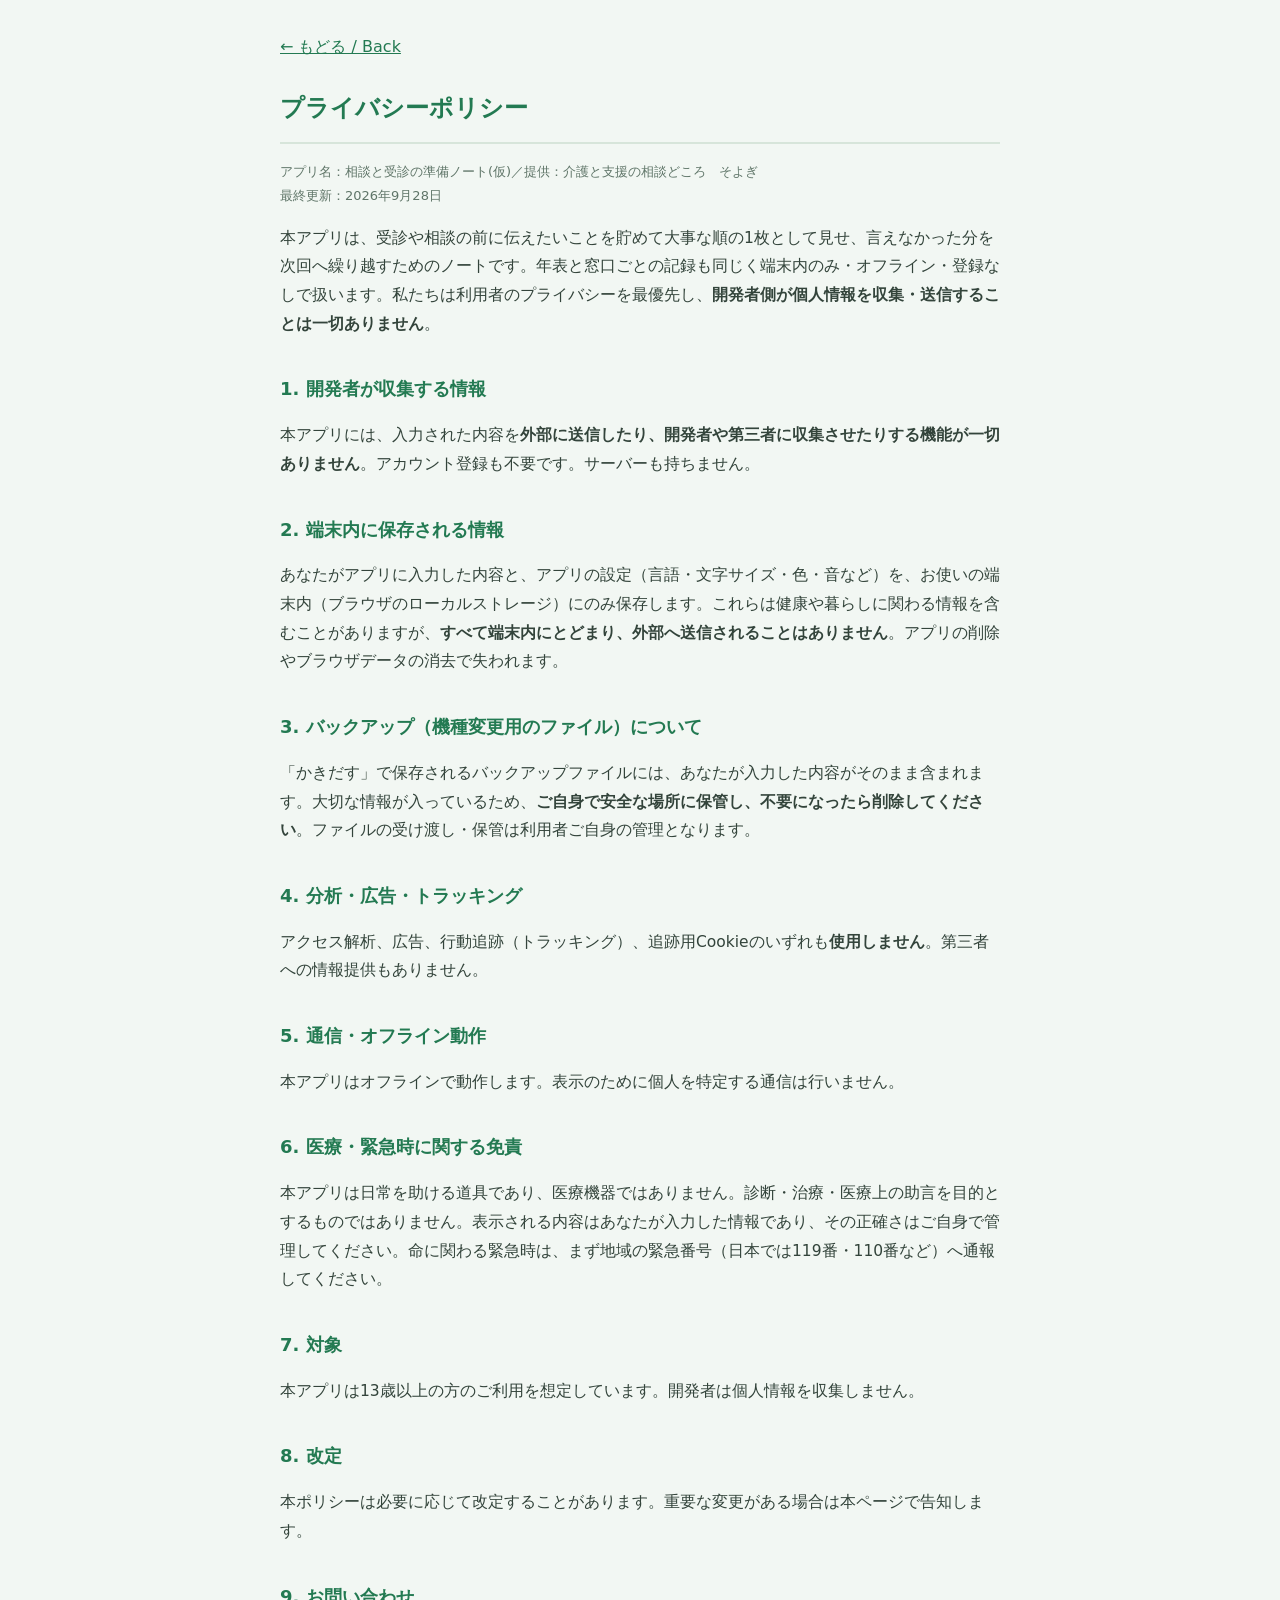
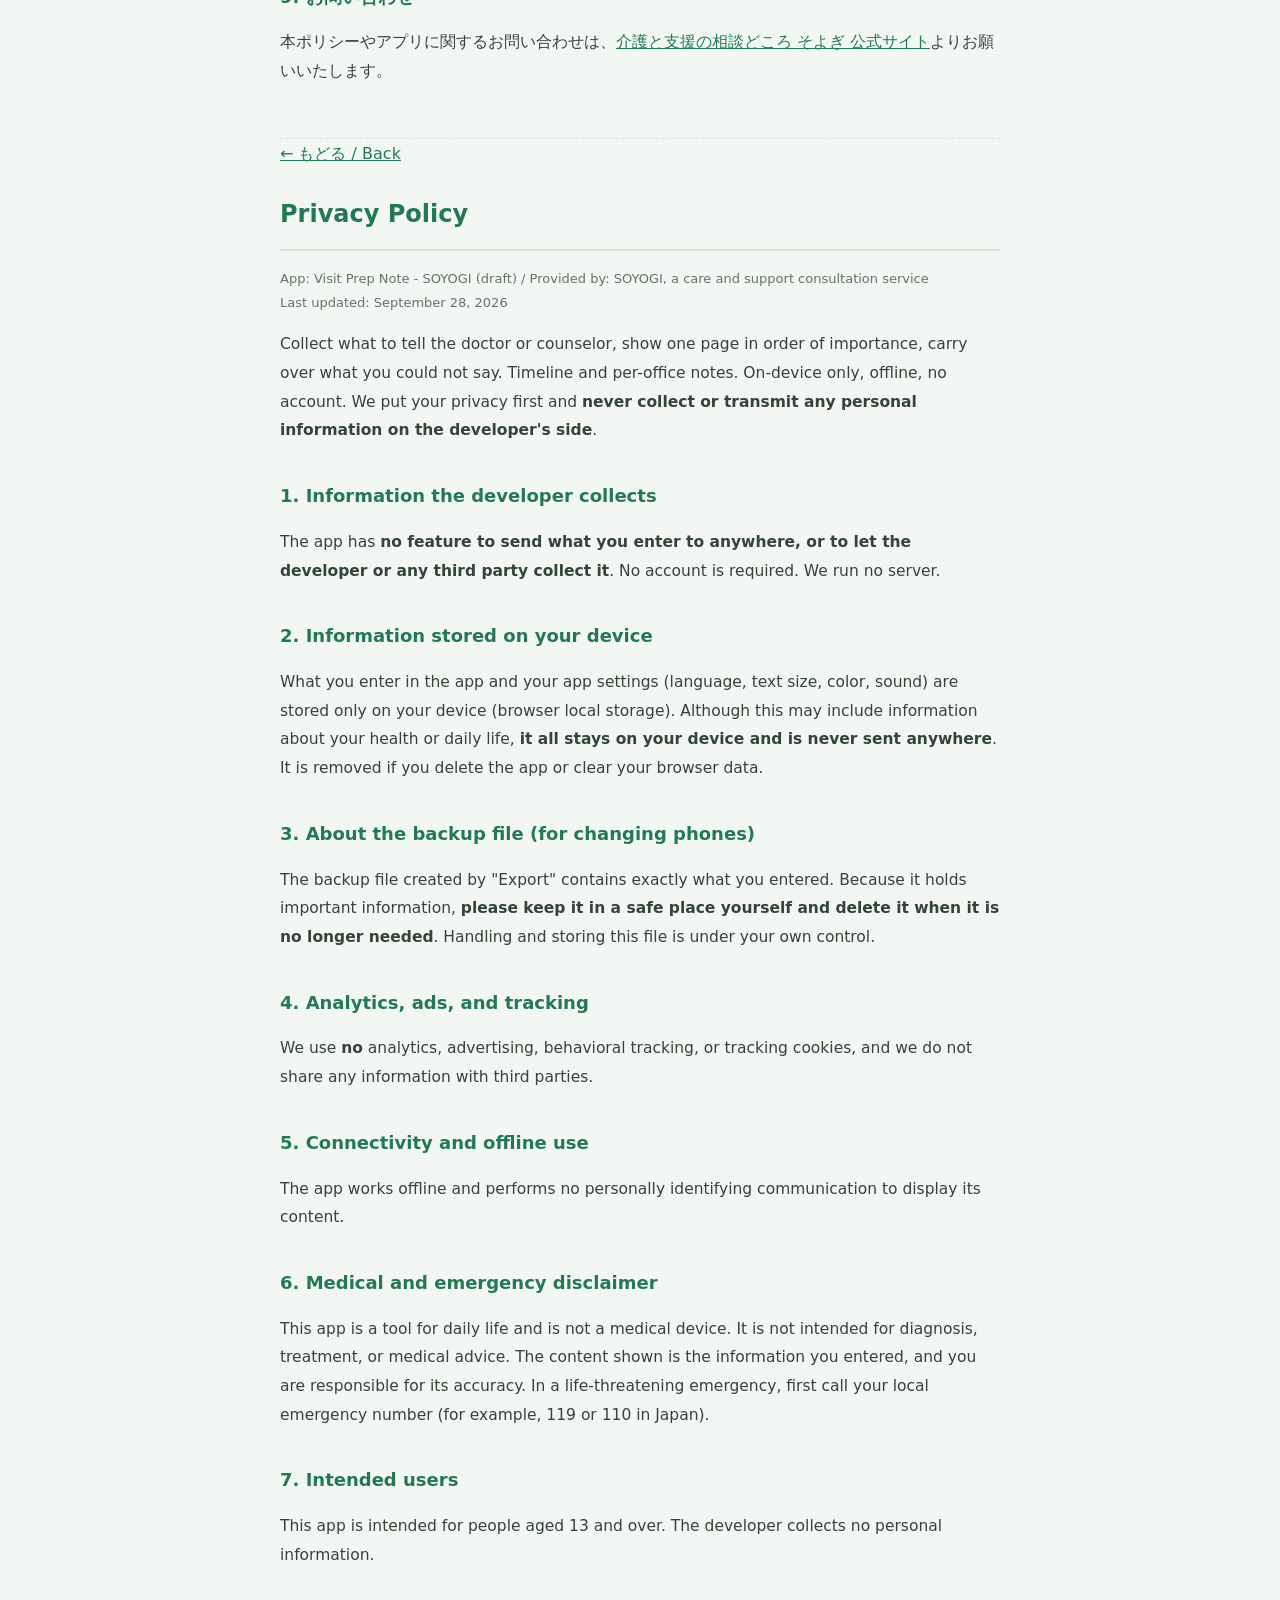
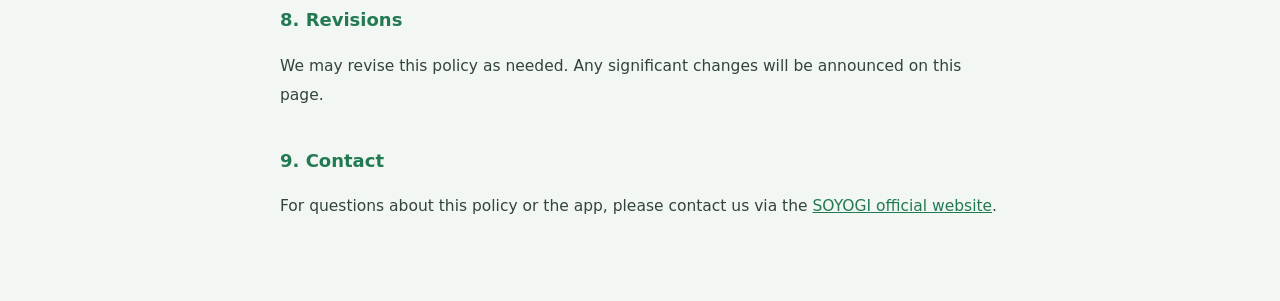
==== privacy.html @ c071b029 "web v0.3.1: 本体から同期 Co-Authored-By: Claude Opus 5.5 <noreply@anthropic.com>" ====
<!DOCTYPE html>
<html lang="ja">
<head>
<meta charset="UTF-8">
<meta name="viewport" content="width=device-width, initial-scale=1.0">
<meta name="theme-color" content="#2e9e6b">
<title>プライバシーポリシー｜相談と受診の準備ノート(仮)</title>
<style>
  :root{ --brand:#237a52; --ink:#33443b; --soft:#5f7568; --line:#d7e5da; --bg:#f2f7f3; }
  *{box-sizing:border-box;}
  body{ margin:0; background:var(--bg); color:var(--ink); font-family:"Hiragino Kaku Gothic ProN","Yu Gothic UI","Noto Sans JP","Segoe UI",system-ui,sans-serif; line-height:1.85; }
  main{ max-width:760px; margin:0 auto; padding:32px 20px 64px; }
  h1{ font-size:24px; color:var(--brand); border-bottom:2px solid var(--line); padding-bottom:12px; }
  h2{ font-size:18px; color:var(--brand); margin-top:34px; }
  p,li{ font-size:15.5px; }
  ul{ padding-left:22px; }
  .meta{ color:var(--soft); font-size:13px; }
  .back{ display:inline-block; margin-bottom:8px; color:var(--brand); }
  .lang-sep{ margin:52px 0 0; border:0; border-top:1px dashed var(--line); }
  a{ color:var(--brand); }
</style>
</head>
<body>
<main>
  <a class="back" href="./">← もどる / Back</a>
  <h1>プライバシーポリシー</h1>
  <p class="meta">アプリ名：相談と受診の準備ノート(仮)／提供：介護と支援の相談どころ　そよぎ<br>最終更新：2026年9月28日</p>

  <p>本アプリは、受診や相談の前に伝えたいことを貯めて大事な順の1枚として見せ、言えなかった分を次回へ繰り越すためのノートです。年表と窓口ごとの記録も同じく端末内のみ・オフライン・登録なしで扱います。私たちは利用者のプライバシーを最優先し、<strong>開発者側が個人情報を収集・送信することは一切ありません</strong>。</p>

  <h2>1. 開発者が収集する情報</h2>
  <p>本アプリには、入力された内容を<strong>外部に送信したり、開発者や第三者に収集させたりする機能が一切ありません</strong>。アカウント登録も不要です。サーバーも持ちません。</p>

  <h2>2. 端末内に保存される情報</h2>
  <!-- BUILDER: このアプリが端末内に保存する情報を具体的に書く(例: 登録した手順・写真・記録・設定) -->
  <p>あなたがアプリに入力した内容と、アプリの設定（言語・文字サイズ・色・音など）を、お使いの端末内（ブラウザのローカルストレージ）にのみ保存します。これらは健康や暮らしに関わる情報を含むことがありますが、<strong>すべて端末内にとどまり、外部へ送信されることはありません</strong>。アプリの削除やブラウザデータの消去で失われます。</p>

  <h2>3. バックアップ（機種変更用のファイル）について</h2>
  <p>「かきだす」で保存されるバックアップファイルには、あなたが入力した内容がそのまま含まれます。大切な情報が入っているため、<strong>ご自身で安全な場所に保管し、不要になったら削除してください</strong>。ファイルの受け渡し・保管は利用者ご自身の管理となります。</p>

  <h2>4. 分析・広告・トラッキング</h2>
  <p>アクセス解析、広告、行動追跡（トラッキング）、追跡用Cookieのいずれも<strong>使用しません</strong>。第三者への情報提供もありません。</p>

  <h2>5. 通信・オフライン動作</h2>
  <p>本アプリはオフラインで動作します。表示のために個人を特定する通信は行いません。</p>

  <h2>6. 医療・緊急時に関する免責</h2>
  <p>本アプリは日常を助ける道具であり、医療機器ではありません。診断・治療・医療上の助言を目的とするものではありません。表示される内容はあなたが入力した情報であり、その正確さはご自身で管理してください。命に関わる緊急時は、まず地域の緊急番号（日本では119番・110番など）へ通報してください。</p>

  <h2>7. 対象</h2>
  <p>本アプリは13歳以上の方のご利用を想定しています。開発者は個人情報を収集しません。</p>

  <h2>8. 改定</h2>
  <p>本ポリシーは必要に応じて改定することがあります。重要な変更がある場合は本ページで告知します。</p>

  <h2>9. お問い合わせ</h2>
  <p>本ポリシーやアプリに関するお問い合わせは、<a href="https://soudansoyogi.com/" target="_blank" rel="noopener noreferrer">介護と支援の相談どころ そよぎ 公式サイト</a>よりお願いいたします。</p>

  <hr class="lang-sep">

  <a class="back" href="./">← もどる / Back</a>
  <h1>Privacy Policy</h1>
  <p class="meta">App: Visit Prep Note - SOYOGI (draft) / Provided by: SOYOGI, a care and support consultation service<br>Last updated: September 28, 2026</p>

  <p>Collect what to tell the doctor or counselor, show one page in order of importance, carry over what you could not say. Timeline and per-office notes. On-device only, offline, no account. We put your privacy first and <strong>never collect or transmit any personal information on the developer's side</strong>.</p>

  <h2>1. Information the developer collects</h2>
  <p>The app has <strong>no feature to send what you enter to anywhere, or to let the developer or any third party collect it</strong>. No account is required. We run no server.</p>

  <h2>2. Information stored on your device</h2>
  <!-- BUILDER: list concretely what this app stores on the device -->
  <p>What you enter in the app and your app settings (language, text size, color, sound) are stored only on your device (browser local storage). Although this may include information about your health or daily life, <strong>it all stays on your device and is never sent anywhere</strong>. It is removed if you delete the app or clear your browser data.</p>

  <h2>3. About the backup file (for changing phones)</h2>
  <p>The backup file created by "Export" contains exactly what you entered. Because it holds important information, <strong>please keep it in a safe place yourself and delete it when it is no longer needed</strong>. Handling and storing this file is under your own control.</p>

  <h2>4. Analytics, ads, and tracking</h2>
  <p>We use <strong>no</strong> analytics, advertising, behavioral tracking, or tracking cookies, and we do not share any information with third parties.</p>

  <h2>5. Connectivity and offline use</h2>
  <p>The app works offline and performs no personally identifying communication to display its content.</p>

  <h2>6. Medical and emergency disclaimer</h2>
  <p>This app is a tool for daily life and is not a medical device. It is not intended for diagnosis, treatment, or medical advice. The content shown is the information you entered, and you are responsible for its accuracy. In a life-threatening emergency, first call your local emergency number (for example, 119 or 110 in Japan).</p>

  <h2>7. Intended users</h2>
  <p>This app is intended for people aged 13 and over. The developer collects no personal information.</p>

  <h2>8. Revisions</h2>
  <p>We may revise this policy as needed. Any significant changes will be announced on this page.</p>

  <h2>9. Contact</h2>
  <p>For questions about this policy or the app, please contact us via the <a href="https://soudansoyogi.com/" target="_blank" rel="noopener noreferrer">SOYOGI official website</a>.</p>
</main>
</body>
</html>
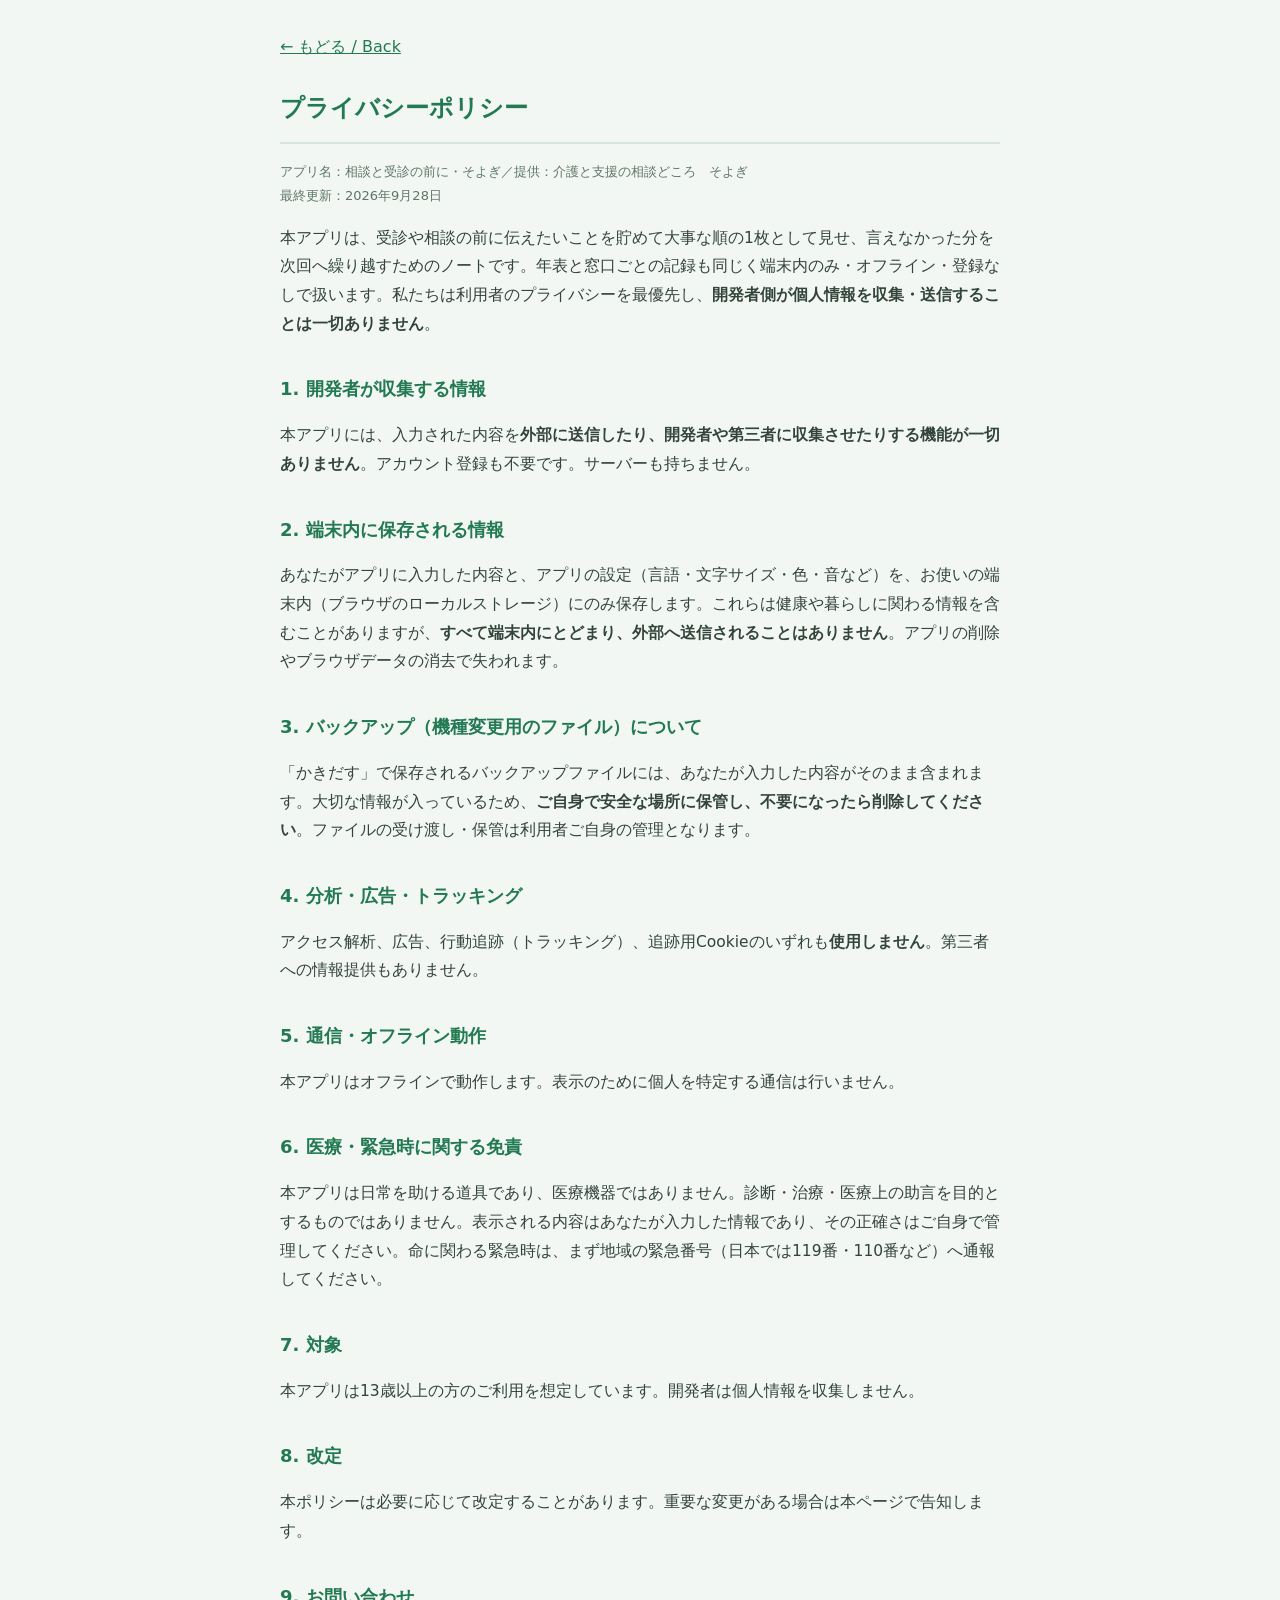
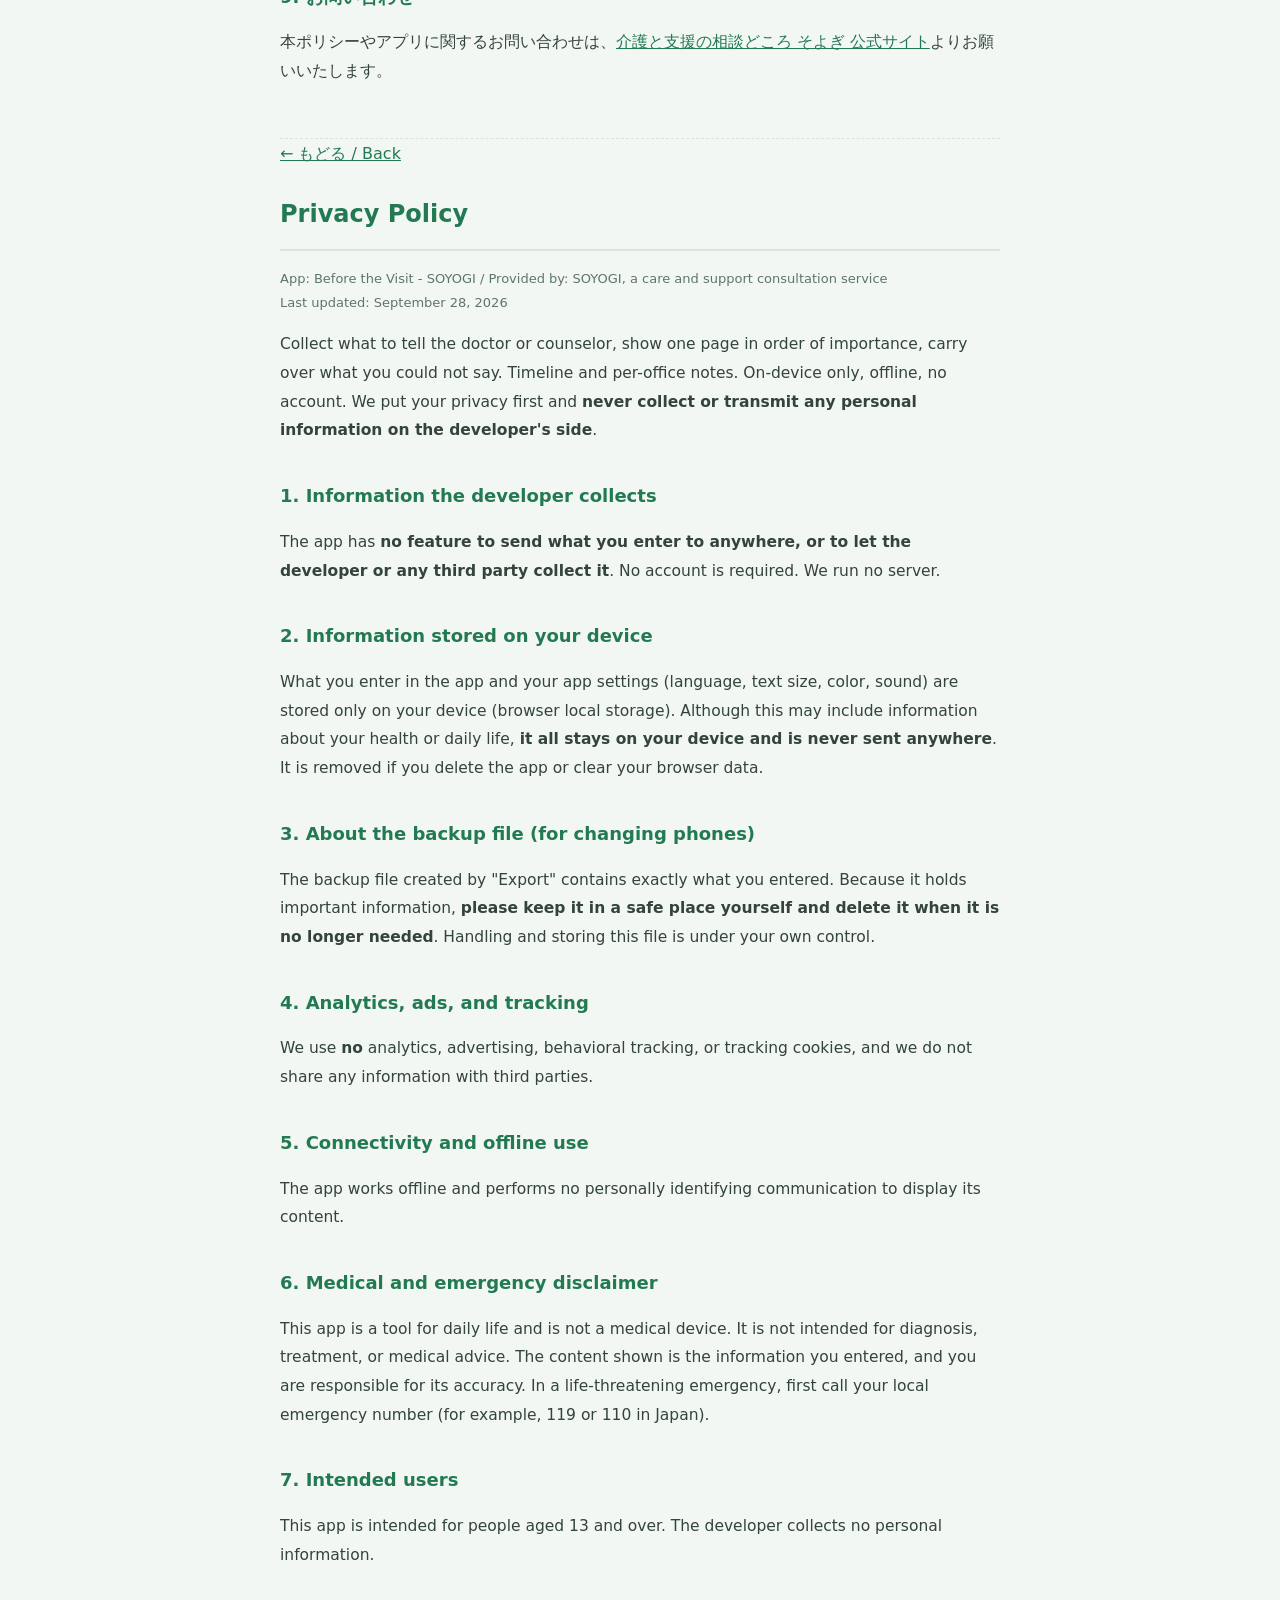
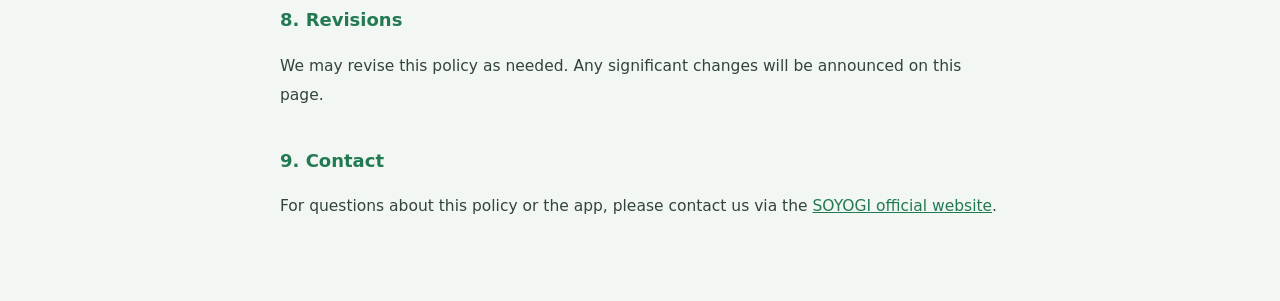
==== commit 3d0968ae: "web v0.4.0: 本体から同期 Co-Authored-By: Claude Opus 5.5 <noreply@anthropic.com>" ====
--- a/privacy.html
+++ b/privacy.html
@@ -4,7 +4,7 @@
 <meta charset="UTF-8">
 <meta name="viewport" content="width=device-width, initial-scale=1.0">
 <meta name="theme-color" content="#2e9e6b">
-<title>プライバシーポリシー｜相談と受診の準備ノート(仮)</title>
+<title>プライバシーポリシー｜相談と受診の前に・そよぎ</title>
 <style>
   :root{ --brand:#237a52; --ink:#33443b; --soft:#5f7568; --line:#d7e5da; --bg:#f2f7f3; }
   *{box-sizing:border-box;}
@@ -24,7 +24,7 @@
 <main>
   <a class="back" href="./">← もどる / Back</a>
   <h1>プライバシーポリシー</h1>
-  <p class="meta">アプリ名：相談と受診の準備ノート(仮)／提供：介護と支援の相談どころ　そよぎ<br>最終更新：2026年9月28日</p>
+  <p class="meta">アプリ名：相談と受診の前に・そよぎ／提供：介護と支援の相談どころ　そよぎ<br>最終更新：2026年9月28日</p>
 
   <p>本アプリは、受診や相談の前に伝えたいことを貯めて大事な順の1枚として見せ、言えなかった分を次回へ繰り越すためのノートです。年表と窓口ごとの記録も同じく端末内のみ・オフライン・登録なしで扱います。私たちは利用者のプライバシーを最優先し、<strong>開発者側が個人情報を収集・送信することは一切ありません</strong>。</p>
 
@@ -60,7 +60,7 @@
 
   <a class="back" href="./">← もどる / Back</a>
   <h1>Privacy Policy</h1>
-  <p class="meta">App: Visit Prep Note - SOYOGI (draft) / Provided by: SOYOGI, a care and support consultation service<br>Last updated: September 28, 2026</p>
+  <p class="meta">App: Before the Visit - SOYOGI / Provided by: SOYOGI, a care and support consultation service<br>Last updated: September 28, 2026</p>
 
   <p>Collect what to tell the doctor or counselor, show one page in order of importance, carry over what you could not say. Timeline and per-office notes. On-device only, offline, no account. We put your privacy first and <strong>never collect or transmit any personal information on the developer's side</strong>.</p>
 
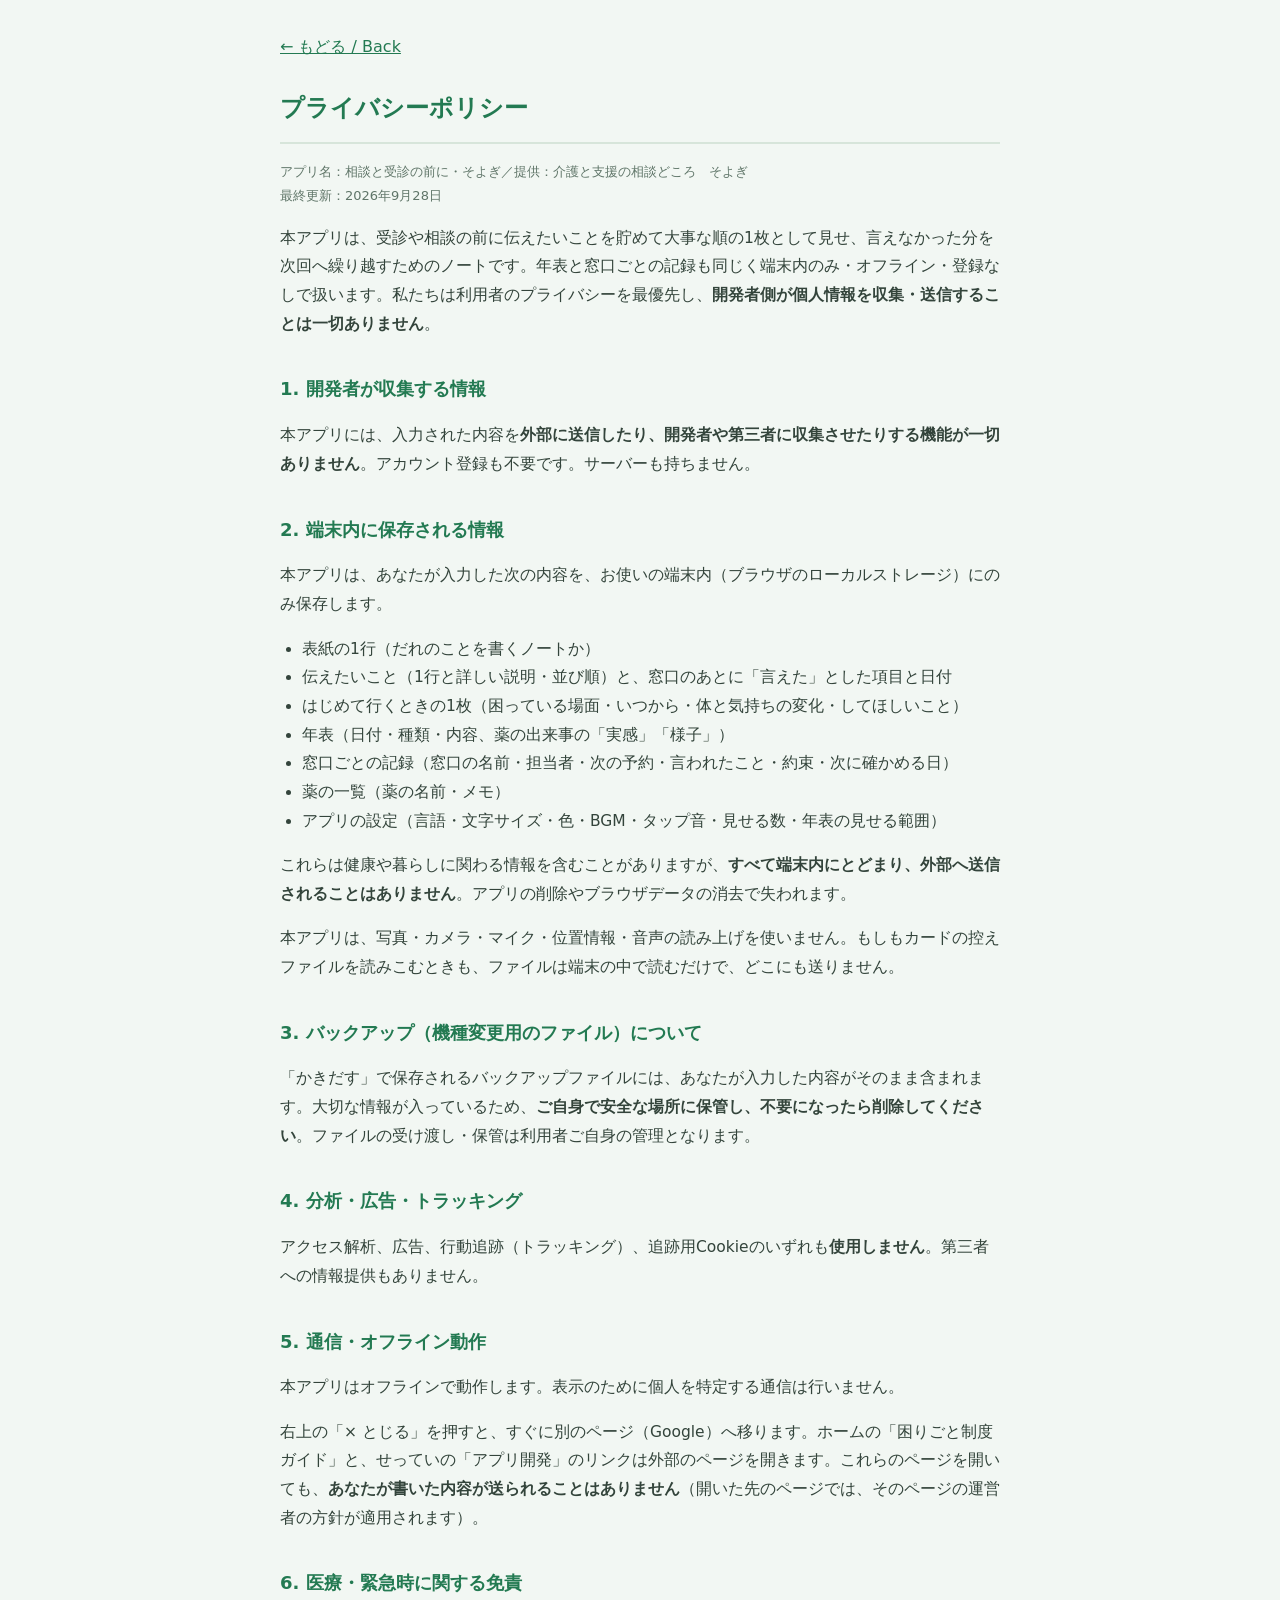
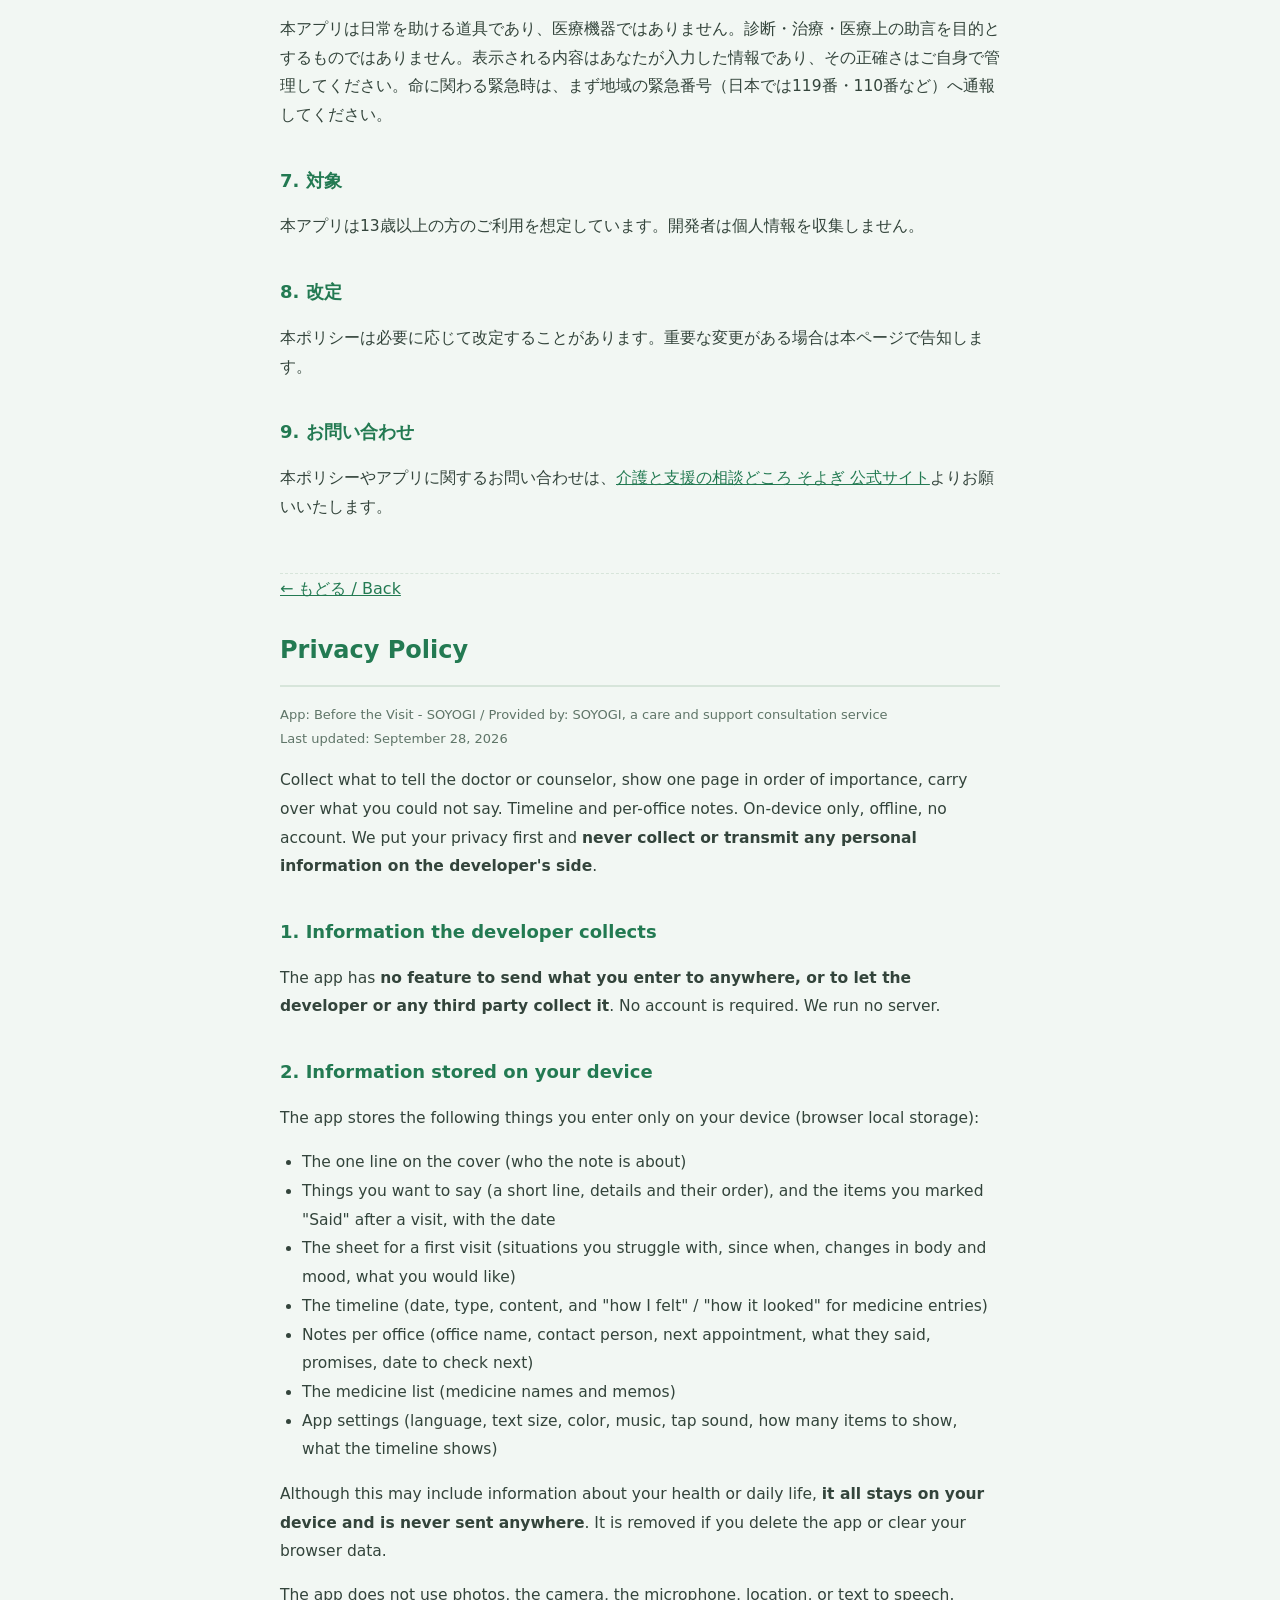
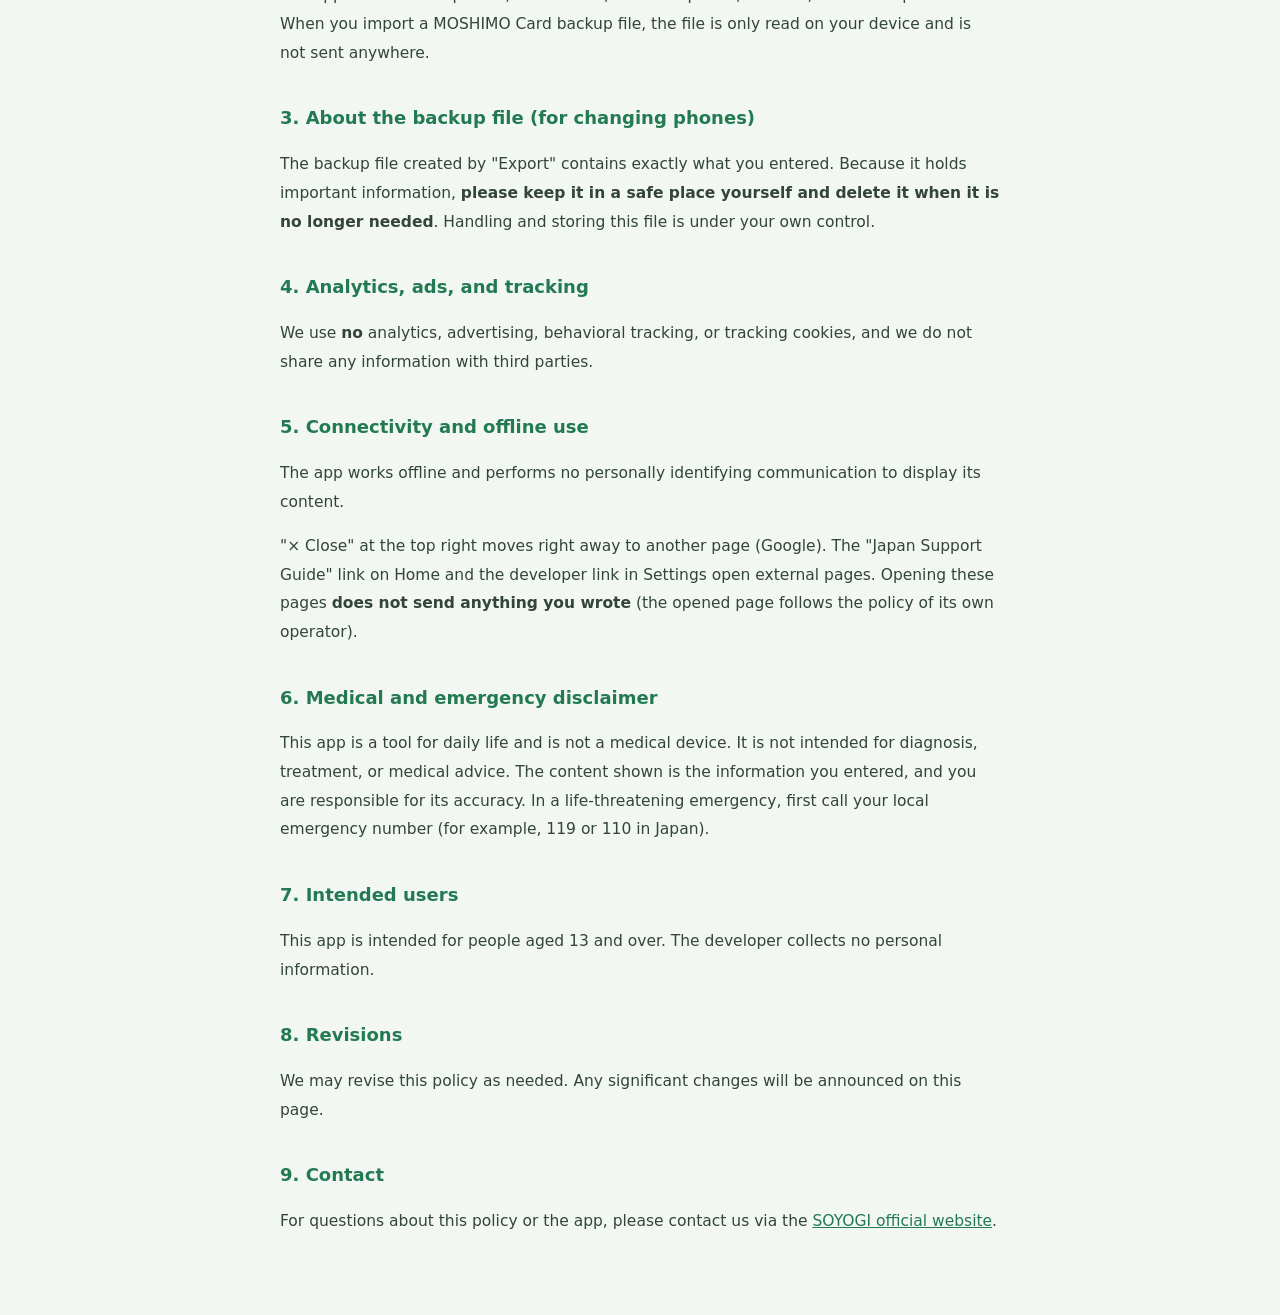
==== commit bd23de8d: "web v0.4.1: 本体から同期 Co-Authored-By: Claude Opus 5.5 <noreply@anthropic.com>" ====
--- a/privacy.html
+++ b/privacy.html
@@ -32,8 +32,18 @@
   <p>本アプリには、入力された内容を<strong>外部に送信したり、開発者や第三者に収集させたりする機能が一切ありません</strong>。アカウント登録も不要です。サーバーも持ちません。</p>
 
   <h2>2. 端末内に保存される情報</h2>
-  <!-- BUILDER: このアプリが端末内に保存する情報を具体的に書く(例: 登録した手順・写真・記録・設定) -->
-  <p>あなたがアプリに入力した内容と、アプリの設定（言語・文字サイズ・色・音など）を、お使いの端末内（ブラウザのローカルストレージ）にのみ保存します。これらは健康や暮らしに関わる情報を含むことがありますが、<strong>すべて端末内にとどまり、外部へ送信されることはありません</strong>。アプリの削除やブラウザデータの消去で失われます。</p>
+  <p>本アプリは、あなたが入力した次の内容を、お使いの端末内（ブラウザのローカルストレージ）にのみ保存します。</p>
+  <ul>
+    <li>表紙の1行（だれのことを書くノートか）</li>
+    <li>伝えたいこと（1行と詳しい説明・並び順）と、窓口のあとに「言えた」とした項目と日付</li>
+    <li>はじめて行くときの1枚（困っている場面・いつから・体と気持ちの変化・してほしいこと）</li>
+    <li>年表（日付・種類・内容、薬の出来事の「実感」「様子」）</li>
+    <li>窓口ごとの記録（窓口の名前・担当者・次の予約・言われたこと・約束・次に確かめる日）</li>
+    <li>薬の一覧（薬の名前・メモ）</li>
+    <li>アプリの設定（言語・文字サイズ・色・BGM・タップ音・見せる数・年表の見せる範囲）</li>
+  </ul>
+  <p>これらは健康や暮らしに関わる情報を含むことがありますが、<strong>すべて端末内にとどまり、外部へ送信されることはありません</strong>。アプリの削除やブラウザデータの消去で失われます。</p>
+  <p>本アプリは、写真・カメラ・マイク・位置情報・音声の読み上げを使いません。もしもカードの控えファイルを読みこむときも、ファイルは端末の中で読むだけで、どこにも送りません。</p>
 
   <h2>3. バックアップ（機種変更用のファイル）について</h2>
   <p>「かきだす」で保存されるバックアップファイルには、あなたが入力した内容がそのまま含まれます。大切な情報が入っているため、<strong>ご自身で安全な場所に保管し、不要になったら削除してください</strong>。ファイルの受け渡し・保管は利用者ご自身の管理となります。</p>
@@ -43,6 +53,7 @@
 
   <h2>5. 通信・オフライン動作</h2>
   <p>本アプリはオフラインで動作します。表示のために個人を特定する通信は行いません。</p>
+  <p>右上の「× とじる」を押すと、すぐに別のページ（Google）へ移ります。ホームの「困りごと制度ガイド」と、せっていの「アプリ開発」のリンクは外部のページを開きます。これらのページを開いても、<strong>あなたが書いた内容が送られることはありません</strong>（開いた先のページでは、そのページの運営者の方針が適用されます）。</p>
 
   <h2>6. 医療・緊急時に関する免責</h2>
   <p>本アプリは日常を助ける道具であり、医療機器ではありません。診断・治療・医療上の助言を目的とするものではありません。表示される内容はあなたが入力した情報であり、その正確さはご自身で管理してください。命に関わる緊急時は、まず地域の緊急番号（日本では119番・110番など）へ通報してください。</p>
@@ -68,8 +79,18 @@
   <p>The app has <strong>no feature to send what you enter to anywhere, or to let the developer or any third party collect it</strong>. No account is required. We run no server.</p>
 
   <h2>2. Information stored on your device</h2>
-  <!-- BUILDER: list concretely what this app stores on the device -->
-  <p>What you enter in the app and your app settings (language, text size, color, sound) are stored only on your device (browser local storage). Although this may include information about your health or daily life, <strong>it all stays on your device and is never sent anywhere</strong>. It is removed if you delete the app or clear your browser data.</p>
+  <p>The app stores the following things you enter only on your device (browser local storage):</p>
+  <ul>
+    <li>The one line on the cover (who the note is about)</li>
+    <li>Things you want to say (a short line, details and their order), and the items you marked "Said" after a visit, with the date</li>
+    <li>The sheet for a first visit (situations you struggle with, since when, changes in body and mood, what you would like)</li>
+    <li>The timeline (date, type, content, and "how I felt" / "how it looked" for medicine entries)</li>
+    <li>Notes per office (office name, contact person, next appointment, what they said, promises, date to check next)</li>
+    <li>The medicine list (medicine names and memos)</li>
+    <li>App settings (language, text size, color, music, tap sound, how many items to show, what the timeline shows)</li>
+  </ul>
+  <p>Although this may include information about your health or daily life, <strong>it all stays on your device and is never sent anywhere</strong>. It is removed if you delete the app or clear your browser data.</p>
+  <p>The app does not use photos, the camera, the microphone, location, or text to speech. When you import a MOSHIMO Card backup file, the file is only read on your device and is not sent anywhere.</p>
 
   <h2>3. About the backup file (for changing phones)</h2>
   <p>The backup file created by "Export" contains exactly what you entered. Because it holds important information, <strong>please keep it in a safe place yourself and delete it when it is no longer needed</strong>. Handling and storing this file is under your own control.</p>
@@ -79,6 +100,7 @@
 
   <h2>5. Connectivity and offline use</h2>
   <p>The app works offline and performs no personally identifying communication to display its content.</p>
+  <p>"× Close" at the top right moves right away to another page (Google). The "Japan Support Guide" link on Home and the developer link in Settings open external pages. Opening these pages <strong>does not send anything you wrote</strong> (the opened page follows the policy of its own operator).</p>
 
   <h2>6. Medical and emergency disclaimer</h2>
   <p>This app is a tool for daily life and is not a medical device. It is not intended for diagnosis, treatment, or medical advice. The content shown is the information you entered, and you are responsible for its accuracy. In a life-threatening emergency, first call your local emergency number (for example, 119 or 110 in Japan).</p>
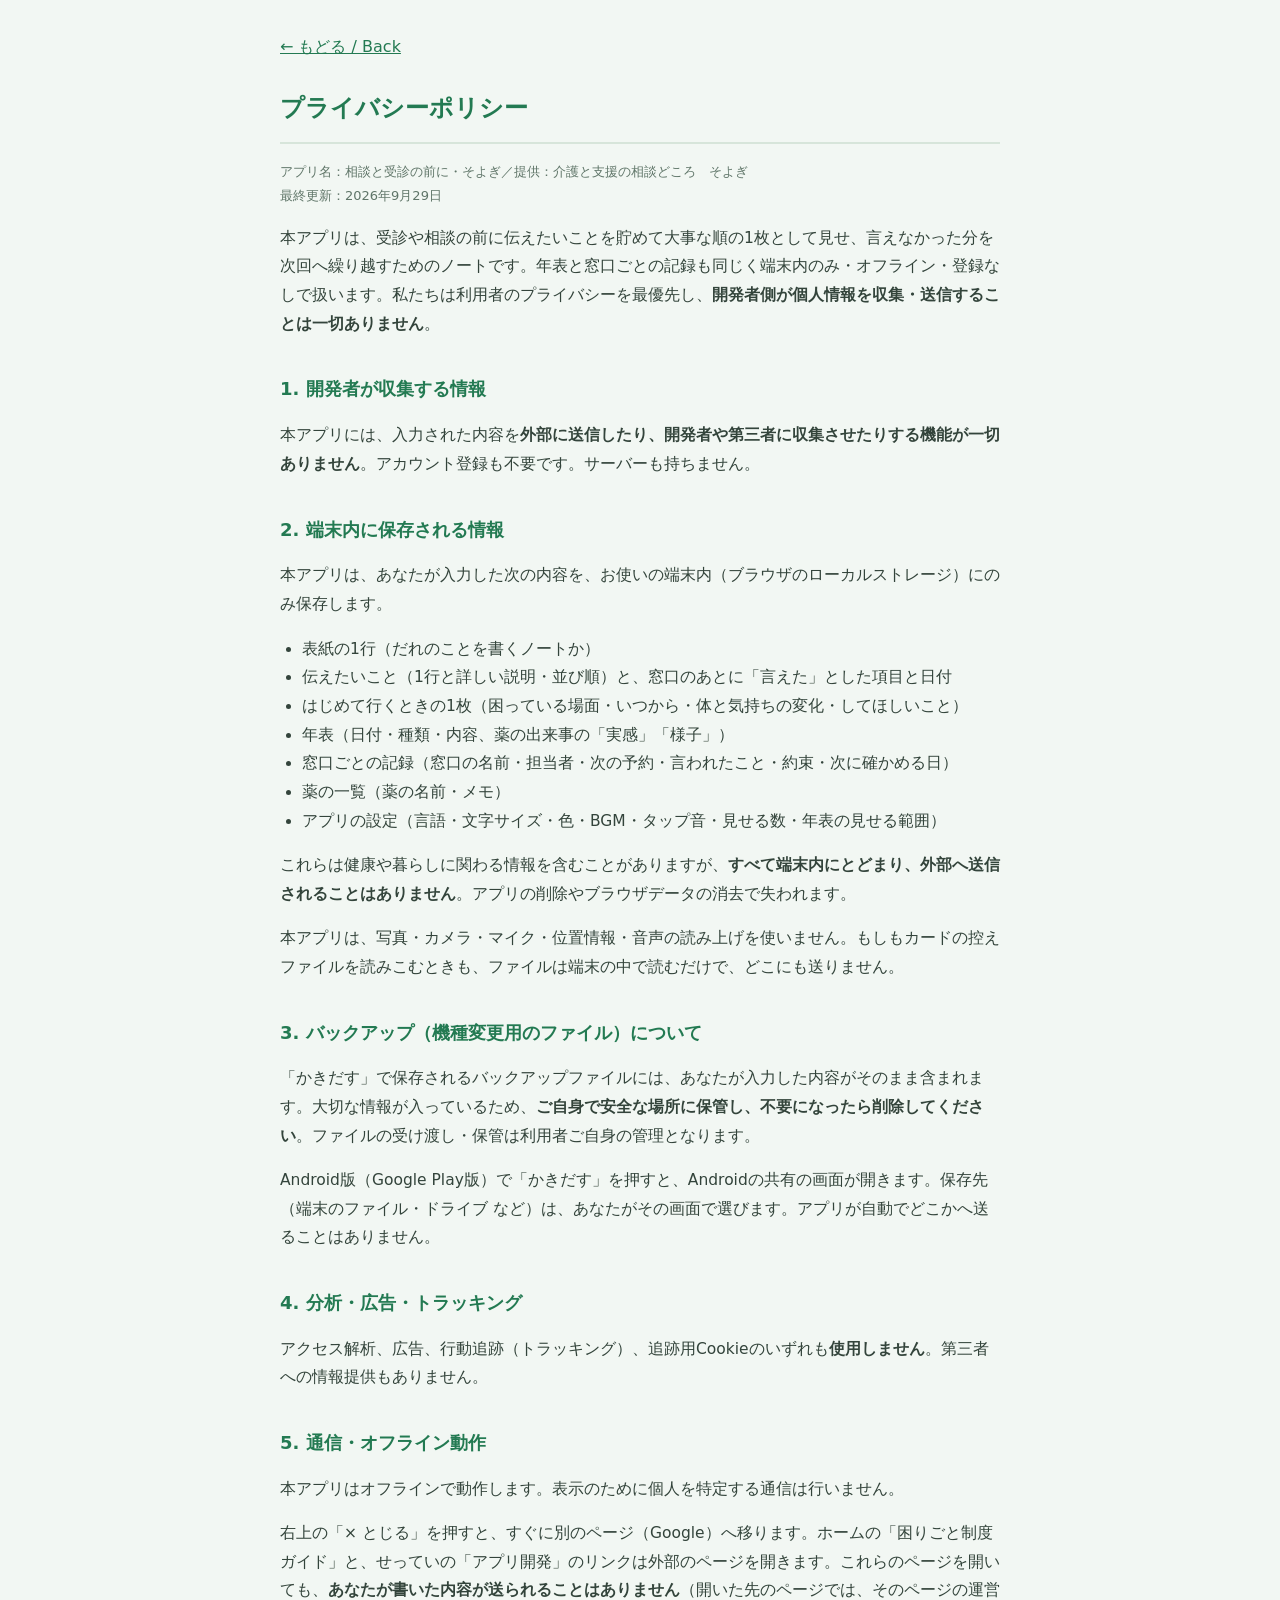
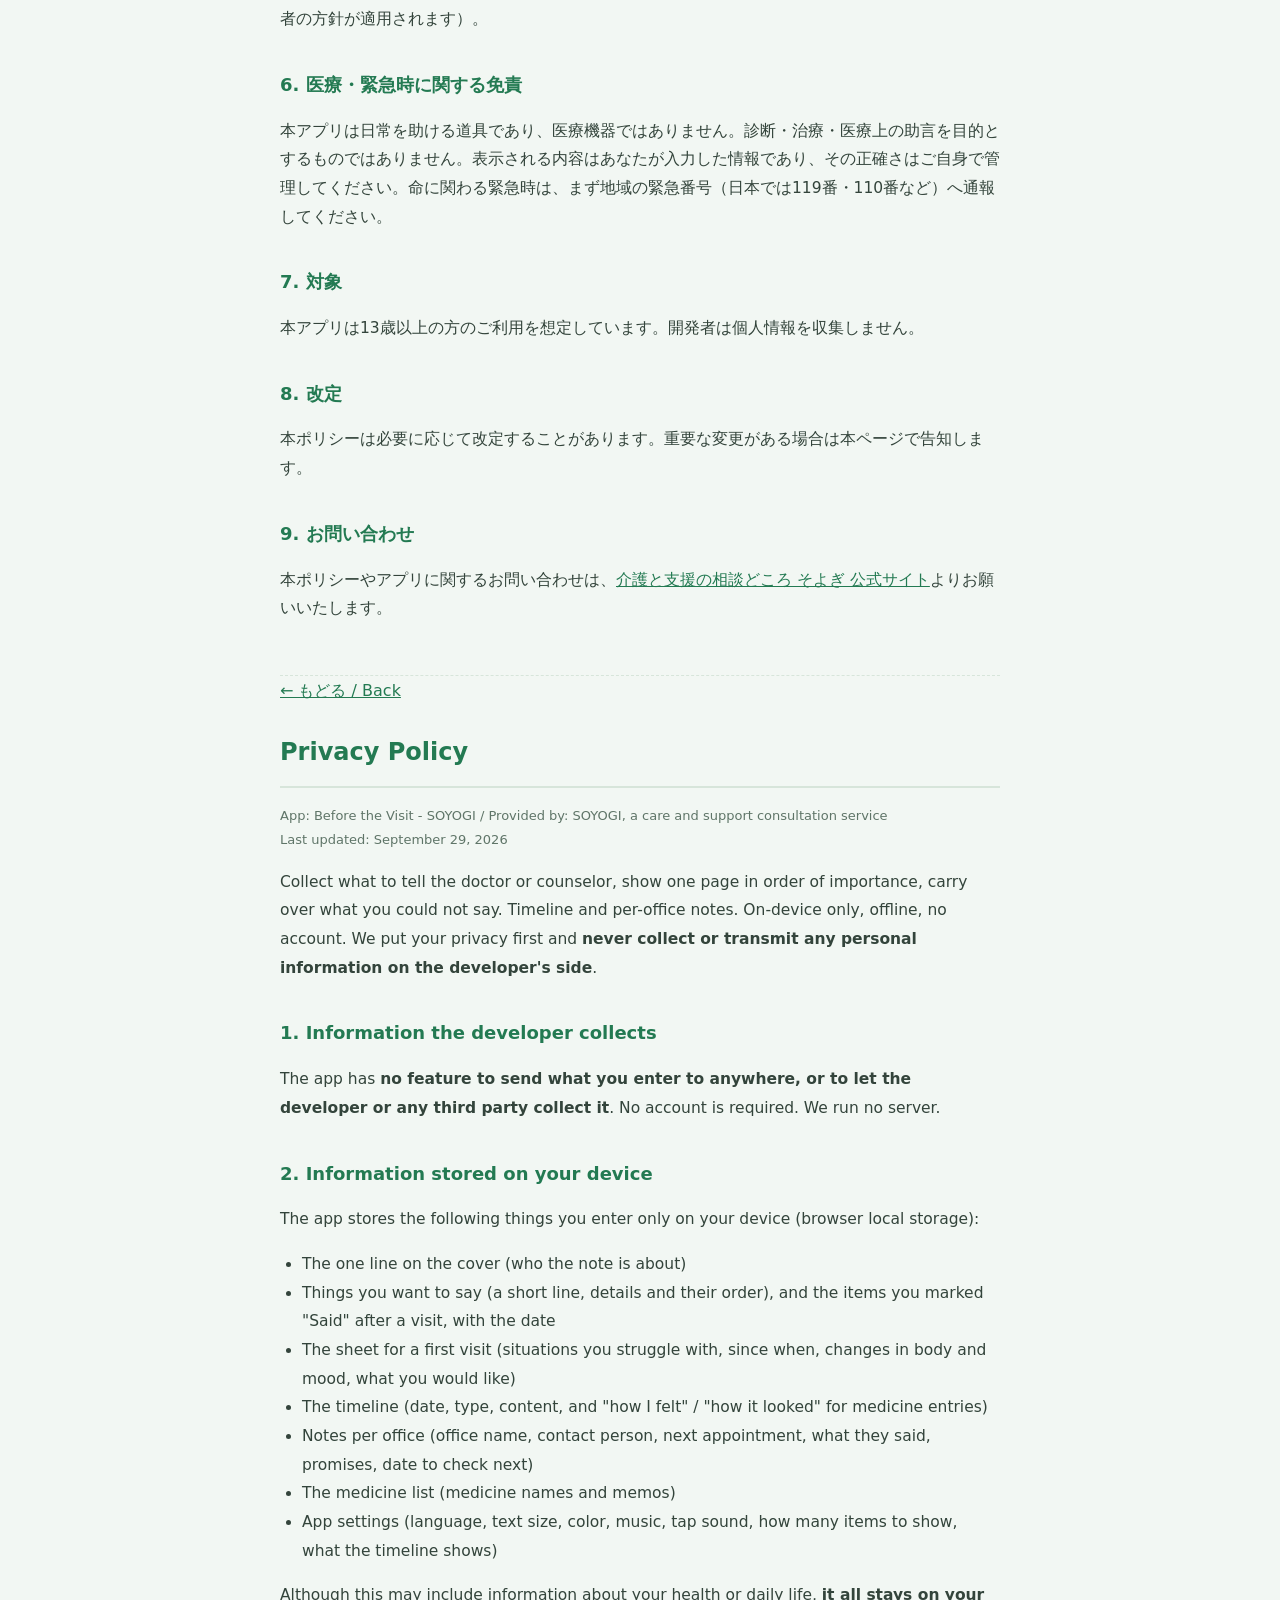
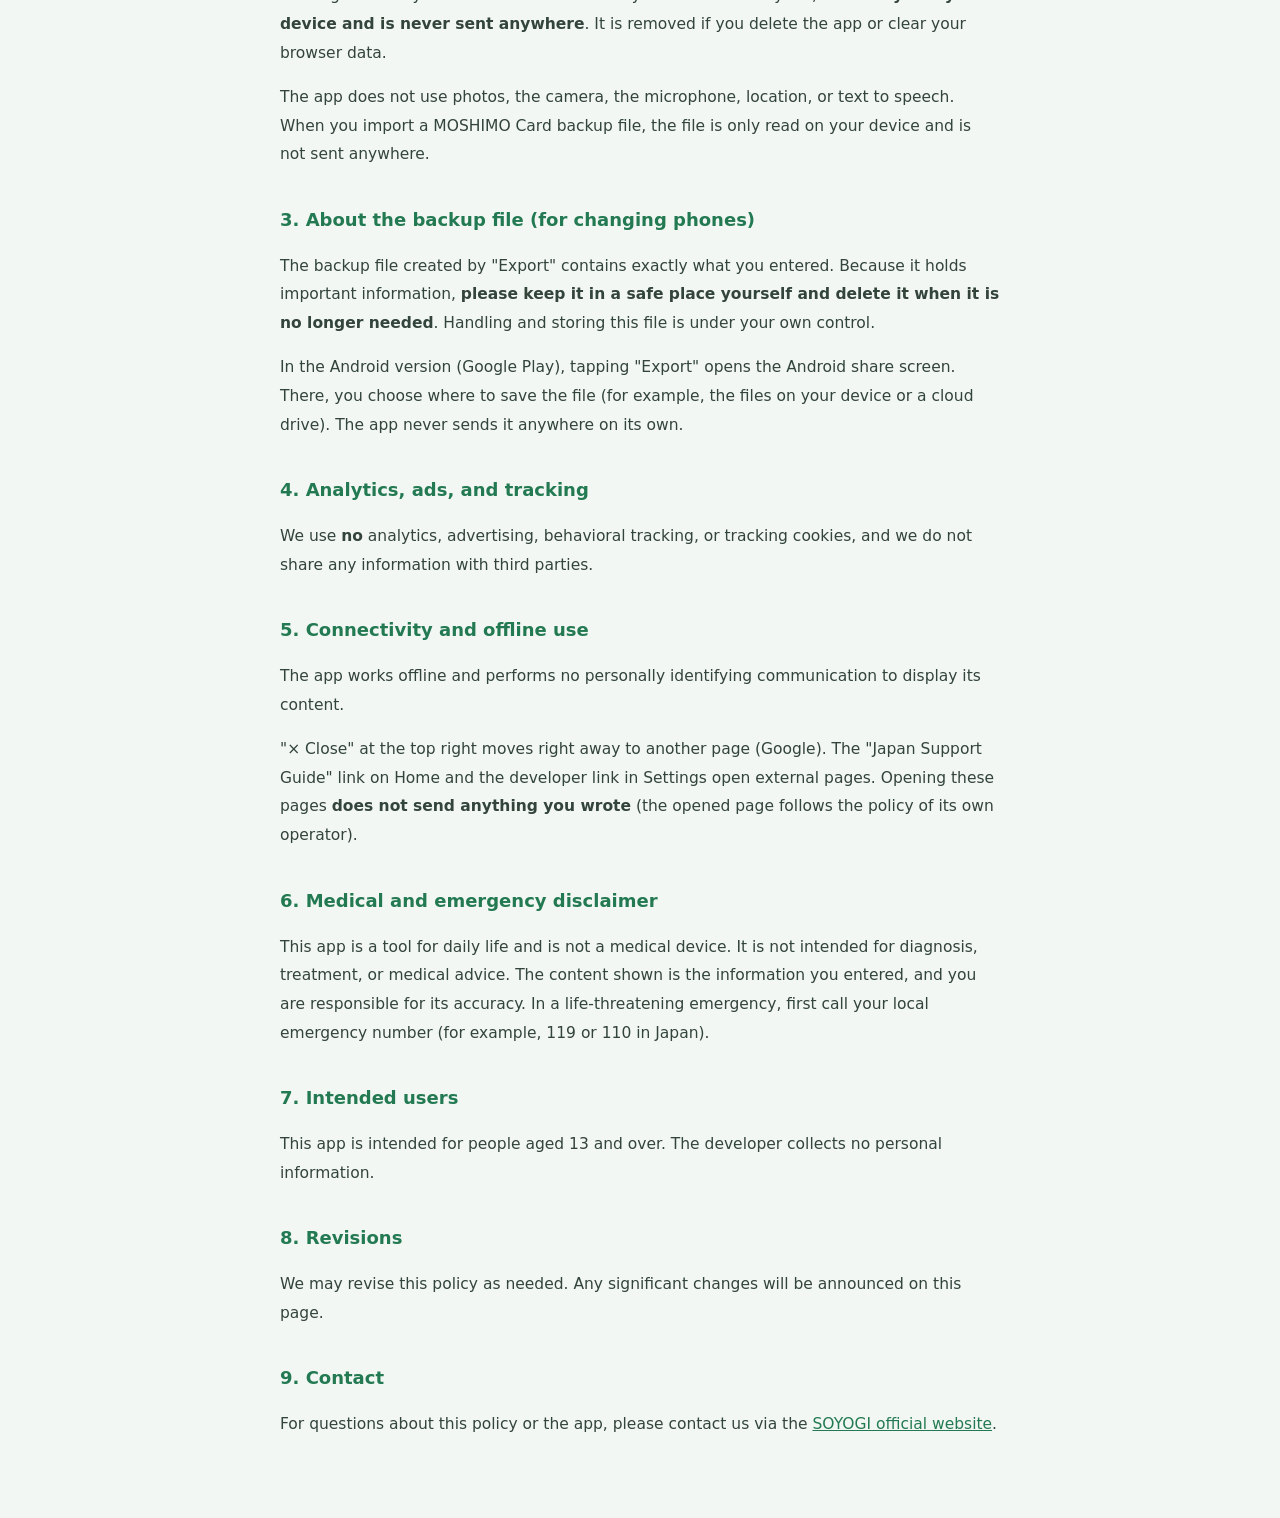
==== commit e472a074: "web v0.4.3: 本体から同期 Co-Authored-By: Claude Opus 5.5 <noreply@anthropic.com>" ====
--- a/privacy.html
+++ b/privacy.html
@@ -24,7 +24,7 @@
 <main>
   <a class="back" href="./">← もどる / Back</a>
   <h1>プライバシーポリシー</h1>
-  <p class="meta">アプリ名：相談と受診の前に・そよぎ／提供：介護と支援の相談どころ　そよぎ<br>最終更新：2026年9月28日</p>
+  <p class="meta">アプリ名：相談と受診の前に・そよぎ／提供：介護と支援の相談どころ　そよぎ<br>最終更新：2026年9月29日</p>
 
   <p>本アプリは、受診や相談の前に伝えたいことを貯めて大事な順の1枚として見せ、言えなかった分を次回へ繰り越すためのノートです。年表と窓口ごとの記録も同じく端末内のみ・オフライン・登録なしで扱います。私たちは利用者のプライバシーを最優先し、<strong>開発者側が個人情報を収集・送信することは一切ありません</strong>。</p>
 
@@ -47,6 +47,7 @@
 
   <h2>3. バックアップ（機種変更用のファイル）について</h2>
   <p>「かきだす」で保存されるバックアップファイルには、あなたが入力した内容がそのまま含まれます。大切な情報が入っているため、<strong>ご自身で安全な場所に保管し、不要になったら削除してください</strong>。ファイルの受け渡し・保管は利用者ご自身の管理となります。</p>
+  <p>Android版（Google Play版）で「かきだす」を押すと、Androidの共有の画面が開きます。保存先（端末のファイル・ドライブ など）は、あなたがその画面で選びます。アプリが自動でどこかへ送ることはありません。</p>
 
   <h2>4. 分析・広告・トラッキング</h2>
   <p>アクセス解析、広告、行動追跡（トラッキング）、追跡用Cookieのいずれも<strong>使用しません</strong>。第三者への情報提供もありません。</p>
@@ -71,7 +72,7 @@
 
   <a class="back" href="./">← もどる / Back</a>
   <h1>Privacy Policy</h1>
-  <p class="meta">App: Before the Visit - SOYOGI / Provided by: SOYOGI, a care and support consultation service<br>Last updated: September 28, 2026</p>
+  <p class="meta">App: Before the Visit - SOYOGI / Provided by: SOYOGI, a care and support consultation service<br>Last updated: September 29, 2026</p>
 
   <p>Collect what to tell the doctor or counselor, show one page in order of importance, carry over what you could not say. Timeline and per-office notes. On-device only, offline, no account. We put your privacy first and <strong>never collect or transmit any personal information on the developer's side</strong>.</p>
 
@@ -94,6 +95,7 @@
 
   <h2>3. About the backup file (for changing phones)</h2>
   <p>The backup file created by "Export" contains exactly what you entered. Because it holds important information, <strong>please keep it in a safe place yourself and delete it when it is no longer needed</strong>. Handling and storing this file is under your own control.</p>
+  <p>In the Android version (Google Play), tapping "Export" opens the Android share screen. There, you choose where to save the file (for example, the files on your device or a cloud drive). The app never sends it anywhere on its own.</p>
 
   <h2>4. Analytics, ads, and tracking</h2>
   <p>We use <strong>no</strong> analytics, advertising, behavioral tracking, or tracking cookies, and we do not share any information with third parties.</p>
